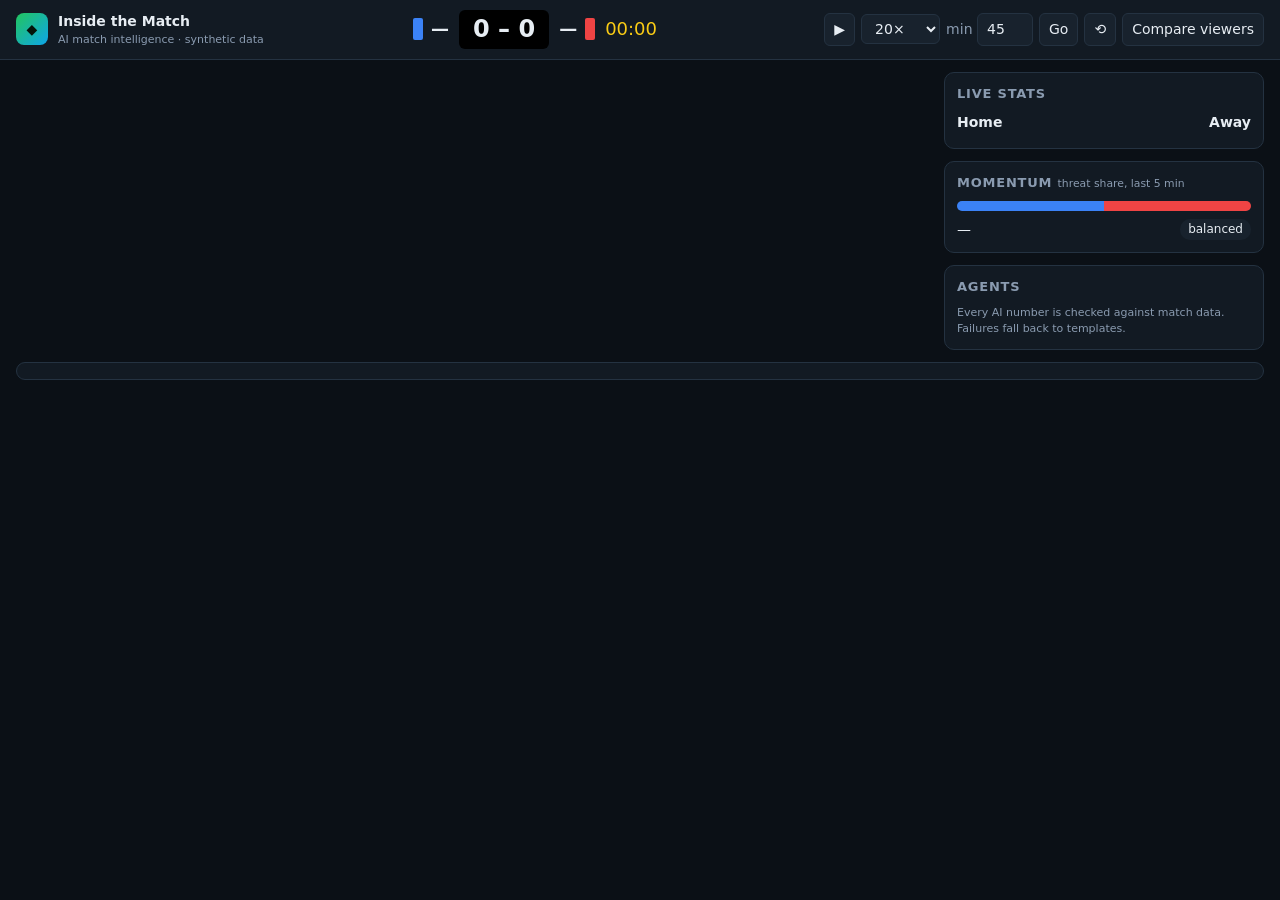
==== static/index.html @ 7a758ace "Web UI: live match intelligence with per-viewer overlays - app.py: replays the match through the age" ====
<!doctype html>
<html lang="en">
<head>
<meta charset="utf-8">
<meta name="viewport" content="width=device-width, initial-scale=1">
<title>Inside the Match</title>
<link rel="stylesheet" href="/static/app.css">
</head>
<body>
<header class="topbar">
  <div class="brand">
    <div class="logo">◆</div>
    <div><b>Inside the Match</b><small>AI match intelligence · synthetic data</small></div>
  </div>
  <div class="scorebox">
    <span class="team" id="homeTeam"><i></i><b>—</b></span>
    <span id="score">0 – 0</span>
    <span class="team away" id="awayTeam"><b>—</b><i></i></span>
    <span id="clock">00:00</span>
  </div>
  <div class="controls">
    <button id="playBtn" title="Play / pause">▶</button>
    <select id="speed" title="Replay speed">
      <option value="1">1×</option><option value="5">5×</option><option value="10">10×</option>
      <option value="20" selected>20×</option><option value="60">60×</option><option value="120">120×</option>
    </select>
    <label class="jump">min <input id="jumpMin" type="number" min="0" max="95" value="45"></label>
    <button id="jumpBtn">Go</button>
    <button id="restartBtn" title="Restart">⟲</button>
    <button id="compareBtn" class="toggle" title="Show two viewers side by side">Compare viewers</button>
  </div>
</header>

<main class="layout">
  <section id="panes" class="panes"></section>
  <aside class="sidebar">
    <div class="card">
      <h3>Live stats</h3>
      <div class="stat-head"><span id="sHome">Home</span><span></span><span id="sAway">Away</span></div>
      <div id="stats"></div>
    </div>
    <div class="card">
      <h3>Momentum <small>threat share, last 5 min</small></h3>
      <div class="bar"><div id="momHome"></div><div id="momAway"></div></div>
      <div class="row"><span id="momLabel">—</span><span id="rhythm" class="chip">balanced</span></div>
    </div>
    <div class="card agents">
      <h3>Agents <small id="provider"></small></h3>
      <div id="agentStats"></div>
      <p class="note">Every AI number is checked against match data. Failures fall back to templates.</p>
    </div>
  </aside>
</main>

<footer class="timeline">
  <div class="track" id="track" title="Click to jump"><div id="progress"></div><div id="dots"></div></div>
  <div class="moments" id="moments"></div>
</footer>

<template id="paneTpl">
  <div class="pane">
    <div class="profilebar">
      <select class="preset"></select>
      <select class="mode"><option value="analyst">Analyst</option><option value="fan">Fan</option></select>
      <select class="language"></select>
      <select class="club"></select>
      <select class="player"></select>
      <select class="metric"></select>
    </div>
    <div class="stage">
      <svg class="pitch" viewBox="-3 -3 111 74" preserveAspectRatio="xMidYMid meet">
        <rect x="-3" y="-3" width="111" height="74" class="grass"/>
        <g class="lines">
          <rect x="0" y="0" width="105" height="68"/><line x1="52.5" y1="0" x2="52.5" y2="68"/>
          <circle cx="52.5" cy="34" r="9.15"/><rect x="0" y="13.84" width="16.5" height="40.32"/>
          <rect x="88.5" y="13.84" width="16.5" height="40.32"/><rect x="0" y="24.84" width="5.5" height="18.32"/>
          <rect x="99.5" y="24.84" width="5.5" height="18.32"/><circle cx="52.5" cy="34" r="0.5" class="spot"/>
        </g>
        <line class="action" x1="0" y1="0" x2="0" y2="0"/>
        <circle class="ball" cx="52.5" cy="34" r="1.3"/>
      </svg>
      <div class="layer full"></div>
      <div class="layer banner"></div>
      <div class="layer side"></div>
      <div class="layer lower"></div>
      <div class="momentum-strip"><div class="mh"></div><div class="ma"></div></div>
    </div>
    <div class="ticker"><span class="ticker-label">Tracker</span><span class="ticker-text">Pick a player or metric to follow</span></div>
  </div>
</template>
<script src="/static/app.js"></script>
</body>
</html>
---- static/app.css ----
:root {
  --bg: #0b1016; --panel: #121a23; --panel2: #18222d; --line: #243241; --text: #e7edf3; --muted: #8a9bb0;
  --accent: #22c55e; --gold: #facc15; --red: #f87171; --home: #3b82f6; --away: #ef4444;
}
* { box-sizing: border-box; }
body { margin: 0; background: var(--bg); color: var(--text); font: 14px/1.45 "Segoe UI", system-ui, sans-serif; }
button, select, input { font: inherit; color: var(--text); background: var(--panel2); border: 1px solid var(--line);
  border-radius: 6px; padding: 5px 9px; }
button { cursor: pointer; } button:hover { border-color: var(--muted); }
button.toggle.on { background: var(--accent); color: #04130a; border-color: var(--accent); font-weight: 600; }

/* top bar */
.topbar { display: flex; align-items: center; gap: 16px; padding: 10px 16px; background: var(--panel);
  border-bottom: 1px solid var(--line); flex-wrap: wrap; }
.brand { display: flex; gap: 10px; align-items: center; }
.brand small { display: block; color: var(--muted); font-size: 11px; }
.logo { width: 32px; height: 32px; border-radius: 8px; background: linear-gradient(135deg, var(--accent), #0ea5e9);
  display: grid; place-items: center; color: #04130a; font-weight: 900; }
.scorebox { display: flex; align-items: center; gap: 10px; margin: 0 auto; font-size: 18px; }
.scorebox .team { display: flex; align-items: center; gap: 8px; }
.scorebox .team i { width: 10px; height: 22px; border-radius: 2px; background: var(--home); display: inline-block; }
.scorebox .away i { background: var(--away); }
#score { font-weight: 800; font-size: 24px; background: #000; padding: 2px 14px; border-radius: 6px; font-variant-numeric: tabular-nums; }
#clock { color: var(--gold); font-variant-numeric: tabular-nums; min-width: 70px; }
.controls { display: flex; gap: 6px; align-items: center; flex-wrap: wrap; }
.jump input { width: 56px; } .jump { color: var(--muted); }

/* layout */
.layout { display: grid; grid-template-columns: 1fr 320px; gap: 12px; padding: 12px 16px; align-items: start; }
.panes { display: grid; grid-template-columns: 1fr; gap: 12px; min-width: 0; align-items: start; }
.panes.compare { grid-template-columns: 1fr 1fr; }
@media (max-width: 1100px) { .layout { grid-template-columns: 1fr; } .panes.compare { grid-template-columns: 1fr; } }

/* pane */
.pane { background: var(--panel); border: 1px solid var(--line); border-radius: 10px; overflow: hidden; min-width: 0; }
.profilebar { display: flex; gap: 6px; padding: 8px; flex-wrap: wrap; border-bottom: 1px solid var(--line); }
.profilebar select { max-width: 210px; }
.profilebar .preset { font-weight: 600; }
.stage { position: relative; aspect-ratio: 111 / 74; overflow: hidden; }
.pitch { position: absolute; inset: 0; width: 100%; height: 100%; display: block; }
.grass { fill: #1d5c37; }
.lines * { fill: none; stroke: rgba(255,255,255,.75); stroke-width: .35; }
.lines .spot { fill: #fff; }
.ball { fill: #fff; stroke: #000; stroke-width: .3; transition: cx .25s linear, cy .25s linear; }
.action { stroke: rgba(255,255,255,.55); stroke-width: .5; stroke-dasharray: 1.2 .8; }
.action.shot { stroke: var(--gold); stroke-width: .8; stroke-dasharray: none; }
.momentum-strip { position: absolute; left: 0; right: 0; bottom: 0; height: 5px; display: flex; }
.momentum-strip div { height: 100%; transition: width .6s; }
.mh { background: var(--home); width: 50%; } .ma { background: var(--away); width: 50%; }

/* overlays */
.layer { position: absolute; pointer-events: none; }
.layer > * { pointer-events: auto; }
.layer.banner { left: 6%; right: 6%; top: 28%; }
.layer.lower { left: 3%; right: 3%; bottom: 7%; }
.layer.side { right: 2%; top: 3%; width: 38%; display: flex; flex-direction: column; gap: 6px; }
.layer.full { inset: 4%; }
.ov { background: rgba(9, 14, 20, .92); border: 1px solid var(--line); border-left: 5px solid var(--team, var(--accent));
  border-radius: 8px; padding: 9px 12px; box-shadow: 0 6px 24px rgba(0,0,0,.45); animation: slidein .35s ease-out; }
.ov.banner { text-align: center; border-left-width: 1px; border-top: 5px solid var(--team, var(--accent)); padding: 14px 18px; }
.ov.banner .h { font-size: 26px; }
.ov .h { font-weight: 800; font-size: 16px; display: flex; gap: 8px; align-items: center; justify-content: space-between; }
.ov .t { margin-top: 2px; }
.ov .w { margin-top: 4px; color: #c6d3e0; font-size: 13px; }
.ov .ev { display: flex; gap: 6px; flex-wrap: wrap; margin-top: 6px; }
.ov .ev span { background: var(--panel2); border-radius: 4px; padding: 1px 6px; font-size: 12px; color: var(--muted); }
.ov .ev b { color: var(--text); }
.ov .m { margin-top: 6px; font-size: 12px; color: var(--gold); }
.ov.club { box-shadow: 0 0 0 2px var(--gold), 0 6px 24px rgba(0,0,0,.45); }
.ov.upgraded { animation: glow 1.2s ease-out; }
.ov[dir=rtl] { text-align: right; border-left-width: 1px; border-right: 5px solid var(--team, var(--accent)); }
.badge { font-size: 10px; font-weight: 700; letter-spacing: .04em; padding: 2px 6px; border-radius: 10px; white-space: nowrap; }
.badge.llm { background: rgba(34,197,94,.15); color: var(--accent); }
.badge.template { background: rgba(248,113,113,.15); color: var(--red); }
.badge.fallback { background: rgba(138,155,176,.2); color: var(--muted); }
.ov .x { float: right; cursor: pointer; color: var(--muted); }
.recap { height: 100%; overflow-y: auto; border-left-width: 1px; border-top: 5px solid var(--gold); }
.recap h2 { margin: 0 0 6px; font-size: 22px; }
.recap ul { margin: 8px 0; padding-left: 18px; color: #c6d3e0; font-size: 13px; }
@keyframes slidein { from { opacity: 0; transform: translateY(8px); } to { opacity: 1; transform: none; } }
@keyframes glow { 0% { box-shadow: 0 0 0 3px var(--accent); } 100% { box-shadow: 0 6px 24px rgba(0,0,0,.45); } }

.ticker { display: flex; gap: 10px; align-items: center; padding: 7px 10px; border-top: 1px solid var(--line);
  font-size: 13px; min-height: 36px; }
.ticker-label { color: var(--gold); font-weight: 700; white-space: nowrap; }
.ticker-text { color: #c6d3e0; overflow: hidden; text-overflow: ellipsis; white-space: nowrap; }

/* sidebar */
.sidebar { display: flex; flex-direction: column; gap: 12px; }
.card { background: var(--panel); border: 1px solid var(--line); border-radius: 10px; padding: 12px; }
.card h3 { margin: 0 0 8px; font-size: 13px; text-transform: uppercase; letter-spacing: .06em; color: var(--muted); }
.card h3 small { text-transform: none; letter-spacing: 0; font-weight: 400; }
.stat-head, .stat { display: grid; grid-template-columns: 56px 1fr 56px; align-items: center; gap: 6px; }
.stat-head { font-weight: 700; margin-bottom: 4px; } .stat-head span:last-child, .stat .r { text-align: right; }
.stat { padding: 3px 0; border-top: 1px solid var(--line); font-variant-numeric: tabular-nums; }
.stat .lbl { text-align: center; color: var(--muted); font-size: 12px; }
.stat .bars { display: flex; height: 3px; margin-top: 2px; }
.stat .bars i:first-child { background: var(--home); } .stat .bars i:last-child { background: var(--away); }
.bar { display: flex; height: 10px; border-radius: 5px; overflow: hidden; background: var(--panel2); }
.bar div { transition: width .6s; } #momHome { background: var(--home); width: 50%; } #momAway { background: var(--away); width: 50%; }
.row { display: flex; justify-content: space-between; margin-top: 8px; align-items: center; }
.chip { padding: 2px 8px; border-radius: 10px; background: var(--panel2); font-size: 12px; }
.chip.chaos { background: rgba(248,113,113,.2); color: var(--red); }
.chip.control { background: rgba(34,197,94,.15); color: var(--accent); }
.agents .kv { display: flex; justify-content: space-between; padding: 2px 0; font-variant-numeric: tabular-nums; }
.agents .kv span:first-child { color: var(--muted); }
.note { color: var(--muted); font-size: 11px; margin: 8px 0 0; }

/* timeline */
.timeline { padding: 0 16px 16px; }
.track { position: relative; height: 18px; background: var(--panel); border: 1px solid var(--line); border-radius: 9px; cursor: pointer; }
#progress { position: absolute; left: 0; top: 0; bottom: 0; background: rgba(34,197,94,.18); border-radius: 9px; width: 0; }
#dots i { position: absolute; top: 4px; width: 8px; height: 8px; border-radius: 50%; transform: translateX(-4px); background: var(--muted); }
#dots i.goal { background: var(--gold); width: 10px; height: 10px; top: 3px; }
#dots i.turning_point { background: var(--accent); }
.moments { display: flex; gap: 6px; overflow-x: auto; padding-top: 8px; }
.moments button { white-space: nowrap; font-size: 12px; padding: 3px 8px; border-left: 3px solid var(--team, var(--muted)); }
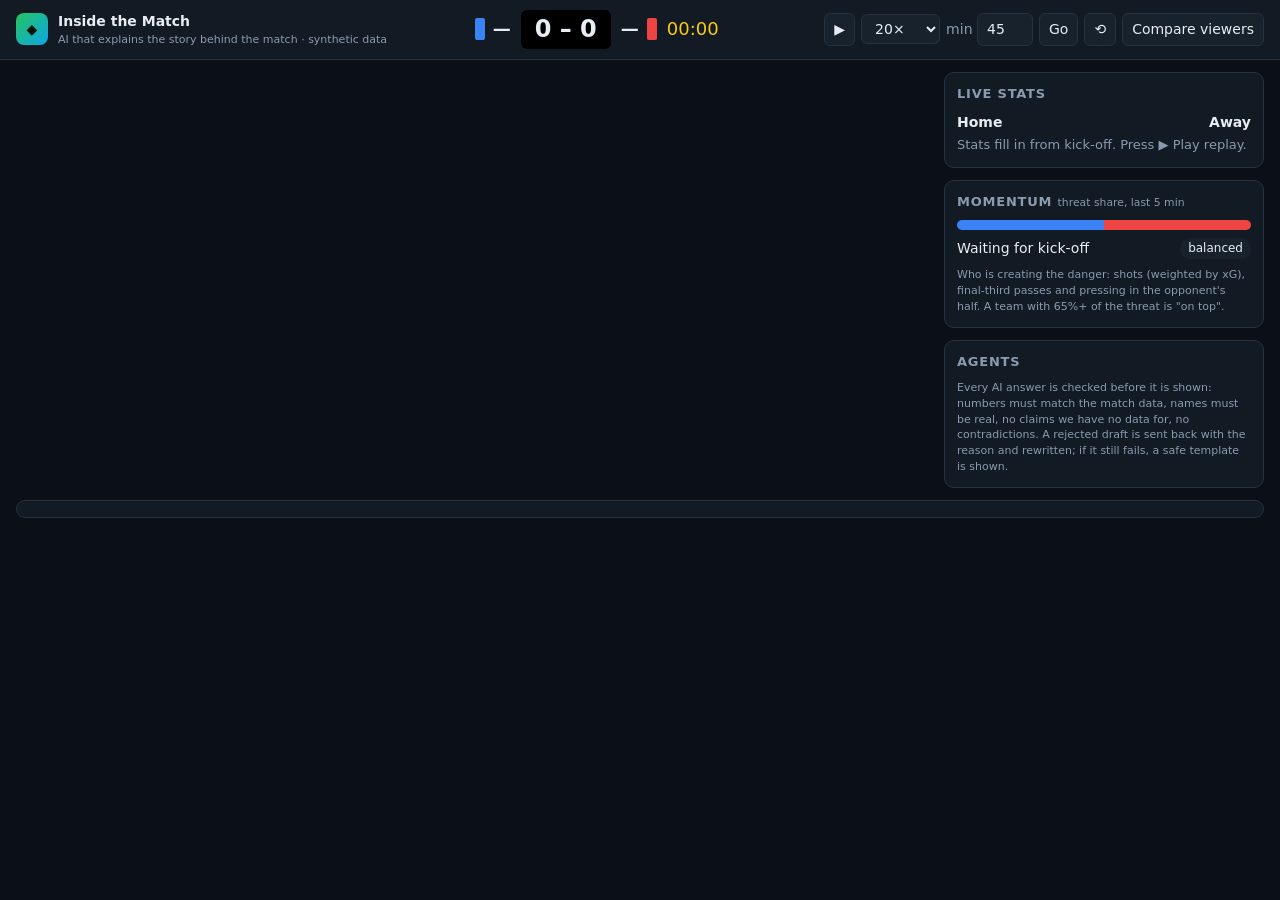
==== commit afb68727: "Judge feedback: AI match story, verified insights, clearer first screen - First screen: fixture card" ====
--- a/static/index.html
+++ b/static/index.html
@@ -10,7 +10,7 @@
 <header class="topbar">
   <div class="brand">
     <div class="logo">◆</div>
-    <div><b>Inside the Match</b><small>AI match intelligence · synthetic data</small></div>
+    <div><b>Inside the Match</b><small>AI that explains the story behind the match · synthetic data</small></div>
   </div>
   <div class="scorebox">
     <span class="team" id="homeTeam"><i></i><b>—</b></span>
@@ -22,12 +22,14 @@
     <button id="playBtn" title="Play / pause">▶</button>
     <select id="speed" title="Replay speed">
       <option value="1">1×</option><option value="5">5×</option><option value="10">10×</option>
-      <option value="20" selected>20×</option><option value="60">60×</option><option value="120">120×</option>
+      <option value="20" selected>20×</option><option value="30">30×</option><option value="60">60×</option>
+      <option value="120">120×</option>
     </select>
     <label class="jump">min <input id="jumpMin" type="number" min="0" max="95" value="45"></label>
     <button id="jumpBtn">Go</button>
     <button id="restartBtn" title="Restart">⟲</button>
-    <button id="compareBtn" class="toggle" title="Show two viewers side by side">Compare viewers</button>
+    <button id="recapBtn" hidden title="Show the latest AI recap">Match recap</button>
+    <button id="compareBtn" class="toggle" title="Same match, two viewers side by side: analyst vs fan">Compare viewers</button>
   </div>
 </header>
 
@@ -37,17 +39,23 @@
     <div class="card">
       <h3>Live stats</h3>
       <div class="stat-head"><span id="sHome">Home</span><span></span><span id="sAway">Away</span></div>
-      <div id="stats"></div>
+      <div id="stats"><p class="empty">Stats fill in from kick-off. Press ▶ Play replay.</p></div>
     </div>
     <div class="card">
       <h3>Momentum <small>threat share, last 5 min</small></h3>
       <div class="bar"><div id="momHome"></div><div id="momAway"></div></div>
-      <div class="row"><span id="momLabel">—</span><span id="rhythm" class="chip">balanced</span></div>
+      <div class="row"><span id="momLabel">Waiting for kick-off</span><span id="rhythm" class="chip"
+        title="Control = few turnovers, long spells on the ball. Chaos = the ball keeps changing hands.">balanced</span></div>
+      <p class="note">Who is creating the danger: shots (weighted by xG), final-third passes and pressing in the opponent's half.
+        A team with 65%+ of the threat is "on top".</p>
+      <div id="momWhy" class="why-changed" hidden></div>
     </div>
     <div class="card agents">
       <h3>Agents <small id="provider"></small></h3>
       <div id="agentStats"></div>
-      <p class="note">Every AI number is checked against match data. Failures fall back to templates.</p>
+      <p class="note">Every AI answer is checked before it is shown: numbers must match the match data, names must be real,
+        no claims we have no data for, no contradictions. A rejected draft is sent back with the reason and rewritten;
+        if it still fails, a safe template is shown.</p>
     </div>
   </aside>
 </main>
@@ -78,6 +86,8 @@
         </g>
         <line class="action" x1="0" y1="0" x2="0" y2="0"/>
         <circle class="ball" cx="52.5" cy="34" r="1.3"/>
+        <text class="tag" x="52.5" y="31"></text>
+        <text class="info" x="52.5" y="-0.7"></text>
       </svg>
       <div class="layer full"></div>
       <div class="layer banner"></div>
@@ -86,6 +96,12 @@
       <div class="momentum-strip"><div class="mh"></div><div class="ma"></div></div>
     </div>
     <div class="ticker"><span class="ticker-label">Tracker</span><span class="ticker-text">Pick a player or metric to follow</span></div>
+    <div class="story">
+      <div class="story-h"><span>AI match story</span><small class="story-who"></small></div>
+      <div class="story-body"><p class="empty">The AI agents explain each key moment here: what happened, why it matters,
+        and the match data behind it. Press ▶ Play replay.</p></div>
+      <div class="story-hist"></div>
+    </div>
   </div>
 </template>
 <script src="/static/app.js"></script>
--- a/static/app.css
+++ b/static/app.css
@@ -7,6 +7,7 @@
 button, select, input { font: inherit; color: var(--text); background: var(--panel2); border: 1px solid var(--line);
   border-radius: 6px; padding: 5px 9px; }
 button { cursor: pointer; } button:hover { border-color: var(--muted); }
+button.primary { background: var(--accent); color: #04130a; border-color: var(--accent); font-weight: 700; }
 button.toggle.on { background: var(--accent); color: #04130a; border-color: var(--accent); font-weight: 600; }
 
 /* top bar */
@@ -44,6 +45,9 @@
 .ball { fill: #fff; stroke: #000; stroke-width: .3; transition: cx .25s linear, cy .25s linear; }
 .action { stroke: rgba(255,255,255,.55); stroke-width: .5; stroke-dasharray: 1.2 .8; }
 .action.shot { stroke: var(--gold); stroke-width: .8; stroke-dasharray: none; }
+.tag { font-size: 2.4px; font-weight: 700; fill: #fff; paint-order: stroke; stroke: var(--team, #000); stroke-width: .9px;
+  transition: x .25s linear, y .25s linear; }
+.info { font-size: 2.1px; fill: var(--gold); text-anchor: middle; font-variant-numeric: tabular-nums; }
 .momentum-strip { position: absolute; left: 0; right: 0; bottom: 0; height: 5px; display: flex; }
 .momentum-strip div { height: 100%; transition: width .6s; }
 .mh { background: var(--home); width: 50%; } .ma { background: var(--away); width: 50%; }
@@ -115,3 +119,37 @@
 #dots i.turning_point { background: var(--accent); }
 .moments { display: flex; gap: 6px; overflow-x: auto; padding-top: 8px; }
 .moments button { white-space: nowrap; font-size: 12px; padding: 3px 8px; border-left: 3px solid var(--team, var(--muted)); }
+
+/* start card */
+.start { height: 100%; display: flex; flex-direction: column; align-items: center; justify-content: center; text-align: center;
+  gap: 8px; background: rgba(9, 14, 20, .88); border-radius: 8px; padding: 16px; }
+.start .comp { color: var(--muted); font-size: 13px; }
+.start h2 { margin: 0; font-size: 26px; }
+.start p { margin: 0; color: #c6d3e0; max-width: 520px; }
+.start button { font-size: 18px; padding: 10px 22px; margin-top: 6px; }
+
+/* AI match story */
+.story { border-top: 1px solid var(--line); padding: 10px 12px; }
+.story-h { display: flex; justify-content: space-between; align-items: baseline; font-size: 12px; text-transform: uppercase;
+  letter-spacing: .06em; color: var(--accent); font-weight: 700; margin-bottom: 6px; }
+.story-h small { text-transform: none; letter-spacing: 0; color: var(--muted); font-weight: 400; }
+.story-body .head { display: flex; justify-content: space-between; gap: 8px; align-items: center; }
+.story-body .head b { font-size: 17px; border-left: 4px solid var(--team, var(--accent)); padding-left: 8px; }
+.story-body .t { margin-top: 4px; }
+.story-body .lbl { margin-top: 8px; font-size: 11px; text-transform: uppercase; letter-spacing: .06em; color: var(--muted); }
+.story-body .w { color: #dbe5ef; }
+.story-body .ev { display: flex; gap: 6px; flex-wrap: wrap; margin-top: 4px; }
+.story-body .ev span { background: var(--panel2); border-radius: 4px; padding: 1px 6px; font-size: 12px; color: var(--muted); }
+.story-body .ev b { color: var(--text); }
+.verify { margin-top: 8px; border: 1px solid rgba(34,197,94,.35); background: rgba(34,197,94,.07); border-radius: 6px;
+  padding: 6px 9px; font-size: 12px; }
+.verify b { color: var(--accent); }
+.verify ul { margin: 3px 0 0; padding-left: 16px; color: #c6d3e0; }
+.verify.wait { border-color: var(--line); background: var(--panel2); color: var(--muted); }
+.story-hist { display: flex; gap: 6px; flex-wrap: wrap; margin-top: 8px; }
+.story-hist button { font-size: 12px; padding: 2px 7px; border-left: 3px solid var(--team, var(--muted)); color: var(--muted); }
+.empty { color: var(--muted); font-size: 13px; margin: 0; }
+.why-changed { margin-top: 8px; font-size: 12px; color: #c6d3e0; border-left: 3px solid var(--team, var(--accent));
+  padding-left: 8px; cursor: pointer; }
+.why-changed b { color: var(--text); }
+.recap .mom { margin-top: 8px; font-size: 12px; color: var(--muted); }
